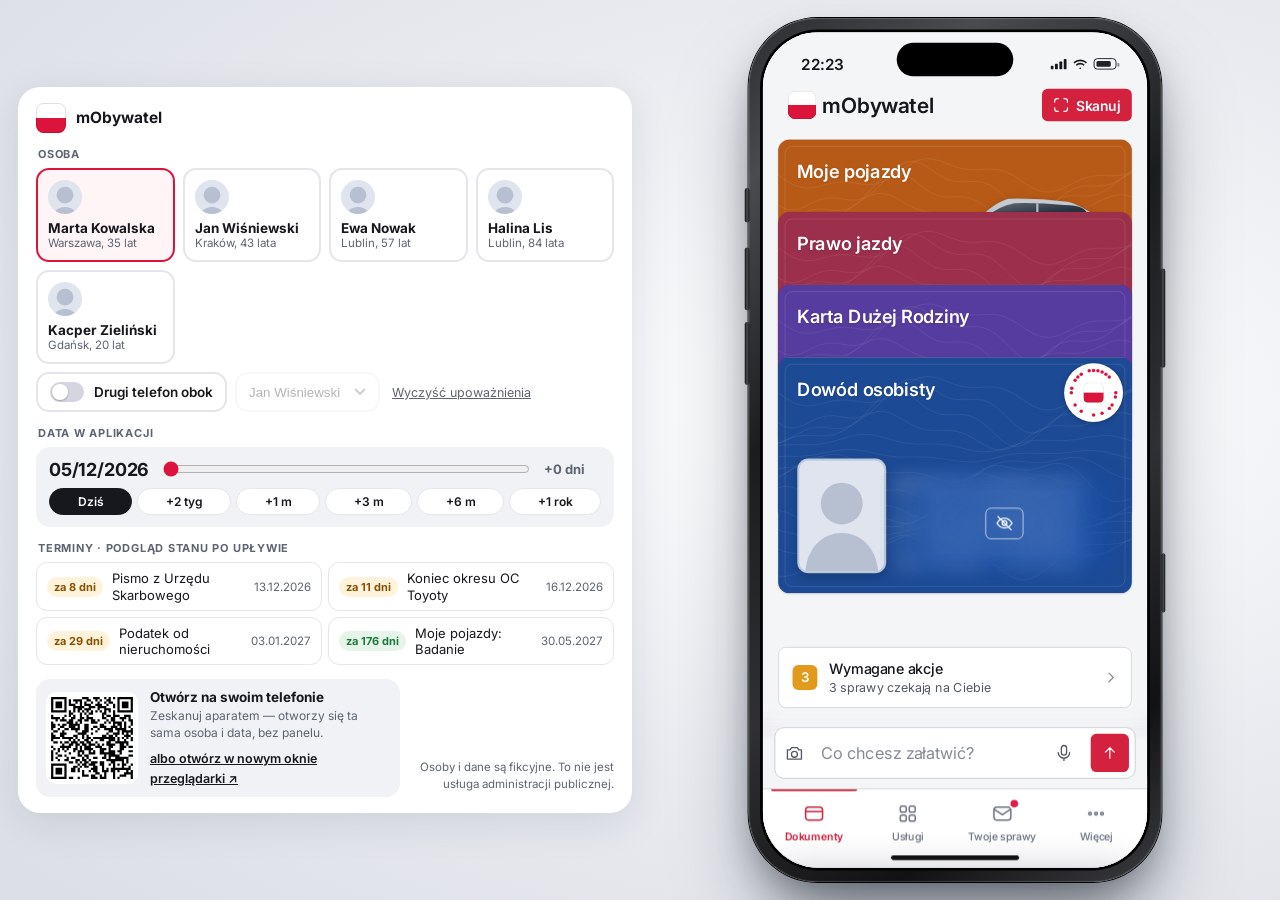
==== index.html @ adf9fb3e "Panel: drugi telefon dla każdej osoby, z wyborem osoby Co-Authored-By: Claude Opus 5.5 <noreply@anth" ====
<!doctype html>
<html lang="pl">
<head>
<meta charset="utf-8">
<meta name="viewport" content="width=device-width, initial-scale=1">
<title>mObywatel</title>
<link rel="icon" href="assets/icon-app.svg">
<link rel="preconnect" href="https://fonts.googleapis.com">
<link rel="preconnect" href="https://fonts.gstatic.com" crossorigin>
<link href="https://fonts.googleapis.com/css2?family=Inter:wght@400;500;600;700;800&display=swap" rel="stylesheet">
<script>
/* Na telefonie nie pokazujemy ramki — od razu sama aplikacja */
if(Math.min(innerWidth,screen.width)<820)location.replace('app.html'+location.search);
</script>
<style>
/* =========================================================
   WYGLĄD PANELU I RAMKI — kolory zmieniasz tutaj
   ========================================================= */
:root{--red:#dc143c;--ink:#16181d;--ink2:#5d6472;--line:#e4e6ec;--bg:#f1f2f6;--card:#fff;--sans:Inter,-apple-system,"Segoe UI",Roboto,Arial,sans-serif}
*{box-sizing:border-box}
html,body{margin:0;height:100%}
body{font-family:var(--sans);color:var(--ink);background:radial-gradient(1200px 700px at 72% 45%,#ffffff 0%,#e9ebf0 55%,#dcdfe6 100%);overflow:hidden}
button{font:inherit;color:inherit;cursor:pointer;border:0;background:none}
:focus-visible{outline:3px solid #f5b700;outline-offset:2px;border-radius:10px}

.stage{height:100vh;display:grid;grid-template-columns:minmax(340px,400px) 1fr;gap:20px;padding:16px 24px}

/* ---------- panel po lewej: wszystko mieści się bez przewijania ---------- */
.panel{background:var(--card);border-radius:22px;box-shadow:0 10px 40px rgba(20,30,60,.10);padding:16px 18px;display:flex;flex-direction:column;min-height:0;overflow:hidden}
.brand{display:flex;align-items:center;gap:10px}
.brand img{width:30px;height:30px}
.brand h1{font-size:15.5px;line-height:1.2;margin:0}
.h{font-size:11px;font-weight:700;letter-spacing:.07em;text-transform:uppercase;color:var(--ink2);margin:14px 2px 7px}
.people{display:grid;grid-template-columns:1fr 1fr;gap:6px}
.person{display:flex;gap:9px;align-items:center;text-align:left;padding:7px 9px;border-radius:13px;border:2px solid var(--line);background:#fff;min-width:0}
.person:hover{border-color:#c9ccd6}
.person.on{border-color:var(--red);background:#fff5f7}
.person .av{width:32px;height:32px;border-radius:50%;background:#dfe4ee center 20%/cover;flex-shrink:0}
.person span{min-width:0}
.person b{display:block;font-size:13.5px;white-space:nowrap;overflow:hidden;text-overflow:ellipsis}
.person small{display:block;color:var(--ink2);font-size:11.5px;white-space:nowrap;overflow:hidden;text-overflow:ellipsis}

.datebox{background:var(--bg);border-radius:14px;padding:11px 13px 12px}
.date{display:flex;align-items:baseline;justify-content:space-between;gap:8px}
.date b{font-size:18px;letter-spacing:-.01em;white-space:nowrap}
.date span{color:var(--ink2);font-size:12px;font-weight:700;white-space:nowrap}
input[type=range]{width:100%;margin:8px 0 4px;accent-color:var(--red);height:22px}
.chips{display:flex;gap:5px}
.chip{flex:1;border:1.5px solid var(--line);background:#fff;border-radius:999px;padding:5px 0;font-size:12px;font-weight:600;white-space:nowrap}
.chip.on{background:var(--ink);border-color:var(--ink);color:#fff}

.events{display:flex;flex-direction:column;gap:5px;flex:1;min-height:0;overflow:hidden}
.ev{display:flex;gap:9px;align-items:center;text-align:left;padding:7px 10px;border-radius:11px;background:#fff;border:1.5px solid var(--line);font-size:13px;flex-shrink:0}
.ev:hover{border-color:#c9ccd6}
.ev i{font-style:normal;font-size:11px;font-weight:700;border-radius:999px;padding:3px 7px;white-space:nowrap;min-width:68px;text-align:center}
.ev .ok{background:#e7f4ea;color:#1b7a3d}.ev .warn{background:#fff3dc;color:#8a5100}.ev .bad{background:#fde8ec;color:#b3122e}
.ev span{flex:1;line-height:1.25;white-space:nowrap;overflow:hidden;text-overflow:ellipsis}
.ev em{font-style:normal;color:var(--ink2);font-size:11.5px;white-space:nowrap}
.foot{padding-top:10px;color:var(--ink2);font-size:11.5px;line-height:1.45;border-top:1px solid var(--line);margin-top:10px}
.foot a{color:var(--ink);font-weight:600}

/* ---------- telefon po prawej: czarna obudowa w stylu najnowszego iPhone'a (bez logo) ---------- */
.right{position:relative;min-width:0;min-height:0}
.scaler{position:absolute;left:50%;top:50%;width:432px;height:904px;transform:translate(-50%,-50%) scale(var(--s,1))}
.device{position:relative;width:432px;height:904px;border-radius:72px;padding:12px;
  background:linear-gradient(145deg,#2b2c2f 0%,#4a4b4f 14%,#1b1c1e 38%,#2f3033 62%,#121214 84%,#3a3b3e 100%);
  box-shadow:0 0 0 1px #000,inset 0 0 1px 1px rgba(255,255,255,.18),0 50px 90px -20px rgba(10,15,30,.5),0 20px 40px -10px rgba(10,15,30,.35)}
.bezel{width:100%;height:100%;border-radius:61px;background:#000;padding:3px}
.screen{width:402px;height:874px;border-radius:58px;overflow:hidden;background:#ebedf2;position:relative}
.screen iframe{width:100%;height:100%;border:0;display:block}
.btn-s{position:absolute;width:5px;border-radius:3px;background:linear-gradient(90deg,#141416,#4b4c50 50%,#141416)}
.btn-s.l{left:-4px}.btn-s.r{right:-4px}
.b-action{top:178px;height:36px}.b-volup{top:240px;height:66px}.b-voldn{top:318px;height:66px}
.b-power{top:262px;height:104px}.b-cam{top:560px;height:62px;width:4px;right:-3px}
.loading{position:absolute;inset:0;display:grid;place-items:center;background:#ebedf2;transition:opacity .25s;pointer-events:none}
.loading.off{opacity:0}
.spin{width:30px;height:30px;border-radius:50%;border:3px solid #e1e3ea;border-top-color:var(--red);animation:sp .8s linear infinite}
@keyframes sp{to{transform:rotate(360deg)}}
.phonebtn{display:flex;align-items:center;justify-content:center;gap:8px;width:100%;margin-top:10px;padding:10px 12px;border-radius:12px;border:1.5px solid var(--line);background:#fff;font-size:13.5px;font-weight:700}
.phonebtn:hover{border-color:#c9ccd6}.phonebtn svg{width:18px;height:18px}
.qrpop{display:flex;gap:12px;align-items:center;margin-top:8px;padding:10px;border-radius:14px;background:var(--bg)}
.qrpop[hidden]{display:none}
#qrBox{width:104px;height:104px;flex-shrink:0;background:#fff;border-radius:10px;padding:4px}#qrBox svg{width:100%;height:100%;display:block}
.qrpop b{display:block;font-size:13.5px}.qrpop small{display:block;color:var(--ink2);font-size:12px;line-height:1.35;margin:3px 0 6px}
.qrpop a{color:var(--ink);font-size:12.5px;font-weight:600}
/* ---------- panel w dwóch kolumnach: osoba i data | terminy i kod QR — wszystko widać bez przewijania ---------- */
.stage{grid-template-columns:minmax(600px,760px) 1fr}
.panel{display:grid;grid-template-columns:1fr 1fr;column-gap:22px}
.panel .kol{display:flex;flex-direction:column;min-height:0;min-width:0}
.panel .kol .foot{margin-top:auto}
.panel .h0{margin-top:4px}
.panel .events{flex:1}
/* zawsze dwie kolumny; panel zwęża się razem z oknem, telefon skaluje się do reszty miejsca */
.stage{grid-template-columns:clamp(520px,48vw,760px) 1fr;gap:16px;padding:14px 18px}
.panel{overflow:hidden}
.chips{flex-wrap:wrap}
/* węższy panel: osoby jedna pod drugą zamiast 2×2, nazwy terminów w dwóch linijkach zamiast ucinania */
.people{grid-template-columns:repeat(auto-fill,minmax(180px,1fr))}
.ev span{white-space:normal;display:-webkit-box;-webkit-line-clamp:2;-webkit-box-orient:vertical}
.ev i{min-width:0}
.chip{flex:1 0 auto;padding:5px 8px}
/* ---------- układ panelu: jedna kolumna od góry do dołu, bez pustych pól ----------
   osoby w jednym rzędzie · data · terminy (wypełniają resztę, w dwóch kolumnach) · na dole kod QR i informacja */
.panel{display:flex!important;flex-direction:column;overflow:hidden}
.people{grid-template-columns:repeat(4,1fr)!important;gap:8px}
.person{flex-direction:column;align-items:flex-start;gap:6px;padding:10px}
.person .av{width:34px;height:34px}
.person b,.person small{white-space:normal}
.datebox{display:grid;grid-template-columns:auto 1fr;grid-template-areas:"d s" "c c";column-gap:16px;align-items:center}
.datebox .date{grid-area:d;flex-direction:column;align-items:flex-start;gap:0}
.datebox input[type=range]{grid-area:s;margin:0}
.datebox .chips{grid-area:c;margin-top:8px;flex-wrap:nowrap}
.events{display:grid!important;grid-template-columns:repeat(auto-fill,minmax(250px,1fr));align-content:start;gap:6px;flex:1;min-height:0;overflow:hidden}
.dol{display:grid;grid-template-columns:1fr auto;gap:14px;align-items:end;margin-top:12px}
.dol .qrpop{margin:0}
.dol .foot{border:0;margin:0;padding:0 0 4px;max-width:200px;text-align:right}
#qrBox{width:92px;height:92px}
/* panel ma wysokość swojej treści (bez pustych pól), ale nigdy nie wychodzi poza okno */
.stage{align-items:center}
.right{align-self:stretch}
.panel{height:auto;max-height:100%;align-self:center}
.events{flex:0 1 auto!important}
.dol{margin-top:14px}
.screen .ekr{position:absolute;inset:0;width:100%;height:100%}
.screen .ekr.ukryty{opacity:0;pointer-events:none}
/* zasłona ładowania: łagodne pojawienie i zniknięcie, nad obiema ramkami */
.loading{z-index:5;transition:opacity .22s ease}
.loading:not(.off){transition-duration:.15s}
/* płynne zaznaczenia w panelu */
.person,.chip{transition:background-color .25s ease,border-color .25s ease,color .25s ease,box-shadow .25s ease,transform .15s ease}
.person:active,.chip:active,.ev:active{transform:scale(.97)}
.person.on{box-shadow:0 4px 14px rgba(220,20,60,.14)}
.ev{transition:border-color .2s ease,transform .15s ease}
#dLabel,#dRel{display:inline-block}
/* data: [data] [krótki suwak] [+N dni] w jednym rzędzie */
.datebox{grid-template-columns:auto 1fr auto!important;grid-template-areas:"d s r" "c c c"!important;column-gap:14px}
.datebox #dRel{grid-area:r;color:var(--ink2);font-size:13px;font-weight:700;white-space:nowrap;text-align:left;width:var(--relw,64px)}   /* „+” zawsze w tej samej odległości od suwaka co data po lewej */
.datebox input[type=range]{min-width:120px}
.person.on{box-shadow:none}
/* ---------- dwa telefony obok siebie (upoważnienie: Halina i jej córka Ewa) ---------- */
.para{display:none;margin-top:8px;gap:8px;align-items:center;flex-wrap:wrap}
.para.on{display:flex}
.para .tg{display:flex;align-items:center;gap:10px;padding:8px 12px;border-radius:13px;border:2px solid var(--line);background:#fff;font-weight:600;font-size:13.5px;text-align:left}
.para .tg.on{border-color:var(--red);background:#fff5f7}
.para .tg i{width:34px;height:20px;border-radius:999px;background:#d3d6de;position:relative;flex:none}
.para .tg i::after{content:"";position:absolute;top:2px;left:2px;width:16px;height:16px;border-radius:50%;background:#fff;box-shadow:0 1px 2px rgba(0,0,0,.25)}
.para .tg.on i{background:#34c759}.para .tg.on i::after{left:16px}
.para .tg small{display:block;font-weight:500;color:var(--ink2,#5b6170);font-size:12px}
.para .reset{font-size:12.5px;color:var(--ink2,#5b6170);text-decoration:underline;padding:4px}
.scaler.dwa{width:904px}
.scaler{display:flex;gap:40px}
.scaler .drugi{display:none}
.scaler.dwa .drugi{display:block}
.device .etyk{position:absolute;left:50%;top:-30px;transform:translateX(-50%);font:600 15px/1 system-ui,sans-serif;color:#3b3f4a;white-space:nowrap;display:none}
.scaler.dwa .device .etyk{display:block}
.para .drugi{display:flex;align-items:center}
.para .drugi select{min-height:40px;border:2px solid var(--line);border-radius:13px;background:#fff;padding:0 34px 0 12px;font:600 13.5px/1 inherit;color:inherit;appearance:none;-webkit-appearance:none;
  background-image:url("data:image/svg+xml,%3Csvg xmlns='http://www.w3.org/2000/svg' width='12' height='8'%3E%3Cpath d='M1 1l5 5 5-5' fill='none' stroke='%235b6170' stroke-width='1.8'/%3E%3C/svg%3E");background-repeat:no-repeat;background-position:right 12px center;cursor:pointer}
.para .drugi.wyl{opacity:.45}
.sr{position:absolute;width:1px;height:1px;overflow:hidden;clip:rect(0 0 0 0)}
/* panel sterowania bez animacji przejść */
.panel *{transition:none!important}
</style>
</head>
<body>
<div class="stage">
  <aside class="panel" aria-label="Panel pokazu">
    <div class="brand"><img src="assets/icon-app.svg" alt=""><h1>mObywatel</h1></div>

    <div class="h">Osoba</div>
    <div class="people" id="people"></div>
    <div class="para" id="para"></div>

    <div class="h">Data w aplikacji</div>
    <div class="datebox">
      <div class="date"><b id="dLabel">—</b></div>
      <input type="range" id="slider" min="0" max="730" step="1" value="0" aria-label="Przesuń datę w aplikacji">
      <span id="dRel"></span>
      <div class="chips" id="quick"></div>
    </div>

    <div class="h">Terminy · podgląd stanu po upływie</div>
    <div class="events" id="events"></div>

    <div class="dol">
      <div class="qrpop" id="qrPop">
        <div id="qrBox" aria-label="Kod QR z linkiem do aplikacji"></div>
        <div><b>Otwórz na swoim telefonie</b><small>Zeskanuj aparatem — otworzy się ta sama osoba i data, bez panelu.</small>
        <a href="app.html" id="openApp" target="_blank" rel="noopener">albo otwórz w nowym oknie przeglądarki ↗</a></div>
      </div>
      <div class="foot">Osoby i dane są fikcyjne. To nie jest usługa administracji publicznej.</div>
    </div>
  </aside>

  <main class="right">
    <div class="scaler" id="scaler">
      <div class="device">
        <span class="btn-s l b-action"></span><span class="btn-s l b-volup"></span><span class="btn-s l b-voldn"></span>
        <span class="btn-s r b-power"></span><span class="btn-s r b-cam"></span>
        <div class="bezel"><div class="screen">
          <iframe id="app" class="ekr" title="Aplikacja na telefonie" src="about:blank"></iframe>
          <iframe id="app2" class="ekr ukryty" title="Aplikacja na telefonie" src="about:blank" aria-hidden="true" tabindex="-1"></iframe>
          <div class="loading" id="loading"><div class="spin"></div></div>
        </div></div>
        <span class="etyk" id="etykA"></span>
      </div>
      <div class="device drugi" aria-label="Drugi telefon">
        <span class="btn-s l b-action"></span><span class="btn-s l b-volup"></span><span class="btn-s l b-voldn"></span>
        <span class="btn-s r b-power"></span><span class="btn-s r b-cam"></span>
        <div class="bezel"><div class="screen">
          <iframe id="appDrugi" class="ekr" title="Aplikacja na drugim telefonie" src="about:blank"></iframe>
        </div></div>
        <span class="etyk" id="etykB"></span>
      </div>
    </div>
  </main>
</div>

<script src="lib/qrcode.js"></script>
<script src="osoby.js?v=20261121-2320"></script>
<script>
/* =========================================================
   STAN POKAZU: osoba, dzień (przesunięcie od dnia 0), układ
   ========================================================= */
const DAY=864e5, DZIEN_0=new Date(2026,9,18);   // ta sama data co w czas.js
/* na ekranie dzień 0 = prawdziwe dziś: daty z danych wyświetlamy przesunięte o PRZES dni */
const DZIS=(()=>{const d=new Date();d.setHours(0,0,0,0);return d})(), PRZES=Math.round((DZIS-DZIEN_0)/DAY);
const naEkran=d=>new Date(d.getTime()+PRZES*DAY);
/* WERSJA: zmieniana przy każdej zmianie aplikacji, żeby przeglądarka nie pokazywała starej kopii z pamięci */
const WERSJA='20261121-2320';
const q=new URLSearchParams(location.search);
const S={osoba:OSOBY[q.get('osoba')]?q.get('osoba'):'marta', dzien:Math.max(0,Math.min(730,+q.get('dzien')||0)), drugi:OSOBY[q.get('drugi')]?q.get('drugi'):null};
/* drugi telefon: dostępny przy każdej osobie. Domyślnie włączony dla pary z pokazu (Halina i Ewa), dla reszty na żądanie. */
S.dwa=q.get('dwa')==='1'||(q.get('dwa')!=='0'&&!!RODZINA[S.osoba]);
const para=()=>{const id=S.drugi&&S.drugi!==S.osoba?S.drugi:((RODZINA[S.osoba]||[])[0]||{}).id||Object.keys(OSOBY).find(k=>k!==S.osoba);
  return {id,rel:(((RODZINA[S.osoba]||[]).find(r=>r.id===id))||{}).rel||''}};
const dwa=()=>S.dwa;
const QUICK=[[0,'Dziś'],[14,'+2 tyg'],[30,'+1 m'],[90,'+3 m'],[180,'+6 m'],[365,'+1 rok']];
const $=s=>document.querySelector(s);
const fmt=d=>`${String(d.getDate()).padStart(2,'0')}/${String(d.getMonth()+1).padStart(2,'0')}/${d.getFullYear()}`;   // dd/mm/rrrr
const fmtS=d=>d.toLocaleDateString('pl-PL',{day:'2-digit',month:'2-digit',year:'numeric'});
const dni=x=>x===1?'1 dzień':x+' dni';

/* terminy osoby wyciągnięte z danych (OC, badanie, ważność, płatności) */
function parse(t){const m=/(\d{2})\.(\d{2})(?:\.(\d{4}))?/.exec(t);if(!m)return null;const mo=+m[2];const y=m[3]?+m[3]:(mo>=7?2026:2027);return new Date(y,mo-1,+m[1])}
function events(id){
  const os=OSOBY[id],out=[],seen=new Set();
  const add=(label,txt)=>{const d=parse(txt);if(!d)return;const n=Math.round((d-DZIEN_0)/DAY);if(n<0||n>730)return;if(seen.has(n))return;seen.add(n);out.push({label,n,d})};
  /* najpierw przypomnienia z aplikacji (czytelne nazwy), potem daty z dokumentów; jeden wpis na dzień */
  (os.tiles||[]).forEach(t=>{if(/\d{2}\.\d{2}/.test(t.d||''))add(t.h,t.d)});
  os.docs.forEach(doc=>[...(doc.f||[]),...(doc.rows||[])].forEach(([k,v])=>{if(/ważn|^OC|^Badanie/i.test(k)&&typeof v==='string')add(`${doc.name}: ${k.replace(/ do$/,'').replace(/^Dowód ważny$/,'ważność')}`,v)}));
  return out.sort((a,b)=>a.n-b.n);
}

/* Panel aktualizuje się płynnie: osoby i przyciski tylko zmieniają zaznaczenie (bez przebudowy),
   data i terminy delikatnie się przenikają, a kod QR „miga” miękko przy zmianie. */
const SPOK=matchMedia('(prefers-reduced-motion: reduce)').matches;
let ciagnie=false,poprz={osoba:null,dzien:null,tekst:null};
const miekko=()=>{};   /* panel bez animacji */
/* szerokość pola „+N dni” = najdłuższa wartość („+730 dni”), żeby suwak nie skakał, a odstęp po „+” był stały */
function szerRel(){const r=$('#dRel');if(!r)return;const t=r.textContent;r.style.width='auto';r.textContent='+730 dni';const w=Math.ceil(r.getBoundingClientRect().width);r.textContent=t;document.documentElement.style.setProperty('--relw',w+'px');r.style.width=''}
function render(){
  const pe=$('#people');
  if(!pe.children.length)pe.innerHTML=Object.values(OSOBY).map(o=>`<button class="person" data-o="${o.id}"><span class="av" style="background-image:url(assets/foto-${o.id}.svg)"></span><span><b>${o.imie} ${o.nazwisko}</b><small>${o.opis.split(',').slice(0,2).join(',')}</small></span></button>`).join('');
  pe.querySelectorAll('.person').forEach(b=>{const on=b.dataset.o===S.osoba;b.classList.toggle('on',on);b.setAttribute('aria-pressed',on)});
  const pr=para(),pa=$('#para');pa.classList.add('on');
  {const h=`<button class="tg ${dwa()?'on':''}" data-dwa aria-pressed="${dwa()}"><i></i><span>Drugi telefon obok</span></button>
   <label class="drugi ${dwa()?'':'wyl'}"><span class="sr">Osoba na drugim telefonie</span><select data-drugi ${dwa()?'':'disabled'}>${Object.keys(OSOBY).filter(k=>k!==S.osoba).map(k=>{const r=((RODZINA[S.osoba]||[]).find(x=>x.id===k)||{}).rel;return `<option value="${k}" ${k===pr.id?'selected':''}>${OSOBY[k].imie} ${OSOBY[k].nazwisko}${r?', '+r:''}</option>`}).join('')}</select></label><button class="reset" data-reset>Wyczyść upoważnienia</button>`;if(pa.innerHTML!==h)pa.innerHTML=h}
  const d=new Date(DZIS.getTime()+S.dzien*DAY),txt=fmt(d);
  if($('#dLabel').textContent!==txt){$('#dLabel').textContent=txt;if(!ciagnie)miekko($('#dLabel'))}
  const rel=`+${dni(S.dzien)}`;if($('#dRel').textContent!==rel){$('#dRel').textContent=rel;if(!ciagnie)miekko($('#dRel'))}
  $('#slider').value=S.dzien;
  const qk=$('#quick');
  if(!qk.children.length)qk.innerHTML=QUICK.map(([n,l])=>`<button class="chip" data-d="${n}">${l}</button>`).join('');
  qk.querySelectorAll('.chip').forEach(b=>b.classList.toggle('on',+b.dataset.d===S.dzien));
  const ev=events(S.osoba);
  const html=ev.length?ev.map(e=>{const x=e.n-S.dzien;const cls=x<0?'bad':x<=30?'warn':'ok';const t=x<0?`${dni(-x)} po`:x===0?'dziś':`za ${dni(x)}`;
    return `<button class="ev" data-d="${e.n+1}" title="Pokaż stan w dniu następującym po terminie"><i class="${cls}">${t}</i><span>${e.label}</span><em>${fmtS(naEkran(e.d))}</em></button>`}).join(''):'<p class="hint">Brak terminów w najbliższych 2 latach.</p>';
  const box=$('#events'),nowaOsoba=poprz.osoba!==null&&poprz.osoba!==S.osoba;
  if(html!==poprz.tekst){box.innerHTML=html;poprz.tekst=html;fitEvents();
}
  poprz.osoba=S.osoba;poprz.dzien=S.dzien;
}
/* lista terminów: pokaż tyle, ile się zmieści (bez przewijania) — najpierw najbliższe nadchodzące */
function fitEvents(){const box=$('#events');const items=[...box.children];if(!items.length)return;
  const up=items.filter(e=>!e.querySelector('i.bad')),past=items.filter(e=>e.querySelector('i.bad')).reverse();
  box.innerHTML='';[...up,...past].forEach(e=>box.append(e));
  while(box.children.length>1&&box.scrollHeight>box.clientHeight+1)box.lastElementChild.remove();
  [...box.children].sort((a,b)=>+a.dataset.d-+b.dataset.d).forEach(e=>box.append(e));}
const MOTYW='';   /* motyw „urzędowy” jest domyślny w app.html */
function appURL(o=S.osoba){return `app.html?osoba=${o}&dzien=${S.dzien}${MOTYW?'&motyw='+MOTYW:''}&v=${WERSJA}`}
const adresPanelu=()=>`?osoba=${S.osoba}&dzien=${S.dzien}${dwa()?'&dwa=1&drugi='+para().id:'&dwa=0'}${MOTYW?'&motyw='+MOTYW:''}`;
let lastB='';
function loadDrugi(){
  const sc=$('#scaler');sc.classList.toggle('dwa',dwa());fit();
  const pr=para();$('#etykA').textContent=OSOBY[S.osoba].imie+' '+OSOBY[S.osoba].nazwisko;
  if(!dwa()){if(lastB){$('#appDrugi').src='about:blank';lastB=''}return}
  $('#etykB').textContent=OSOBY[pr.id].imie+' '+OSOBY[pr.id].nazwisko+(pr.rel?', '+pr.rel:'');
  const u=appURL(pr.id);if(u!==lastB){lastB=u;$('#appDrugi').src=u}
}
let last='';
/* Płynna zmiana: nowa wersja aplikacji ładuje się w drugiej, ukrytej ramce, a gdy jest gotowa,
   przenika się z obecną (bez białego ekranu i „zacięcia”). */
let ramA=$('#app'),ramB=$('#app2'),pierwszy=true,nrLad=0;
function load(){
  const u=appURL(); if(u===last)return; last=u;
  $('#openApp').href=u; rysujQR();
  history.replaceState(null,'',adresPanelu());
  loadDrugi();
  if(pierwszy){ramA.src=u;return}
  /* krótki ekran ładowania przy każdej zmianie: zasłona wjeżdża, pod nią podmieniamy aplikację,
     zasłona znika najwcześniej po MIN ms — bez skakania między widokami */
  const nr=++nrLad,start=performance.now(),MIN=550;
  $('#loading').classList.remove('off');
  ramB.onload=()=>{if(nr!==nrLad)return;const reszta=Math.max(0,MIN-(performance.now()-start));
    setTimeout(()=>{if(nr!==nrLad)return;zamien();requestAnimationFrame(()=>$('#loading').classList.add('off'))},reszta)};
  ramB.src=u;
}
function zamien(){
  const nowa=ramB,stara=ramA;
  nowa.classList.remove('ukryty');nowa.removeAttribute('aria-hidden');nowa.removeAttribute('tabindex');
  stara.classList.add('ukryty');stara.setAttribute('aria-hidden','true');stara.tabIndex=-1;stara.src='about:blank';
  ramA=nowa;ramB=stara;synchronizuj();
}
function synchronizuj(){
  /* osoba zmieniona wewnątrz aplikacji → zsynchronizuj panel */
  try{const p=new URLSearchParams(ramA.contentWindow.location.search).get('osoba');if(p&&OSOBY[p]&&p!==S.osoba){S.osoba=p;last=appURL();render();history.replaceState(null,'',`?osoba=${S.osoba}&dzien=${S.dzien}${MOTYW?'&motyw='+MOTYW:''}`)}}catch(e){}
}
ramA.addEventListener('load',()=>{if(pierwszy&&ramA.src!=='about:blank'){pierwszy=false;$('#loading').classList.add('off');synchronizuj()}});
document.addEventListener('change',e=>{const s=e.target.closest('[data-drugi]');if(!s)return;S.drugi=s.value;render();loadDrugi();history.replaceState(null,'',adresPanelu())});
document.addEventListener('click',e=>{
  if(e.target.closest('[data-dwa]')){S.dwa=!dwa();render();load();loadDrugi();history.replaceState(null,'',adresPanelu());return}
  if(e.target.closest('[data-drugi]'))return;
  if(e.target.closest('[data-reset]')){try{localStorage.removeItem('mobPomoc')}catch(x){}last='';lastB='';render();load();loadDrugi();return}
  const b=e.target.closest('[data-o],[data-d]'); if(!b)return;
  if(b.dataset.o)S.osoba=b.dataset.o;
  if(b.dataset.d!==undefined)S.dzien=Math.min(730,+b.dataset.d);
  render(); load();
});
const sl=$('#slider');
sl.addEventListener('input',()=>{ciagnie=true;S.dzien=+sl.value;render()});      // podgląd daty na żywo
sl.addEventListener('change',()=>{ciagnie=false;S.dzien=+sl.value;load()});      // przeładuj telefon po puszczeniu

/* „Otwórz na swoim telefonie”: kod QR z adresem samej aplikacji (bieżąca osoba i data) */
function rysujQR(){const box=$('#qrBox');if(!box||$('#qrPop').hidden)return;
  const url=new URL(appURL(),location.href).href;const q=qrcode(0,'M');q.addData(url);q.make();
  const nowy=q.createSvgTag({cellSize:4,margin:2,scalable:true});
  if(!box.innerHTML||SPOK){box.innerHTML=nowy;return}
  /* spokojna zmiana kodu: krótkie przygaszenie i podmiana */
  box.innerHTML=nowy;}
/* „albo otwórz w nowym oknie przeglądarki”: osobne okno w rozmiarze iPhone'a 16 (393×852), czyli widok mobilny na komputerze */
$('#openApp').addEventListener('click',e=>{
  const w=393,h=852,l=Math.max(0,(screen.availWidth-w)/2),t=Math.max(0,(screen.availHeight-h)/2);
  const okno=window.open($('#openApp').href,'mobywatel_telefon',`popup=yes,width=${w},height=${h},left=${l},top=${t}`);
  if(okno){e.preventDefault();okno.focus()}           // gdy przeglądarka zablokuje okno — otworzy się zwykła karta
});
/* telefon zawsze mieści się w oknie */
function fit(){const r=$('.right').getBoundingClientRect(),W=dwa()?904:432,H=dwa()?904+40:904;const s=Math.min(1,(r.height-8)/H,(r.width-8)/W);$('#scaler').style.setProperty('--s',s)}
addEventListener('resize',()=>{fit();render()});
render(); szerRel(); load(); fit();
</script>
</body>
</html>
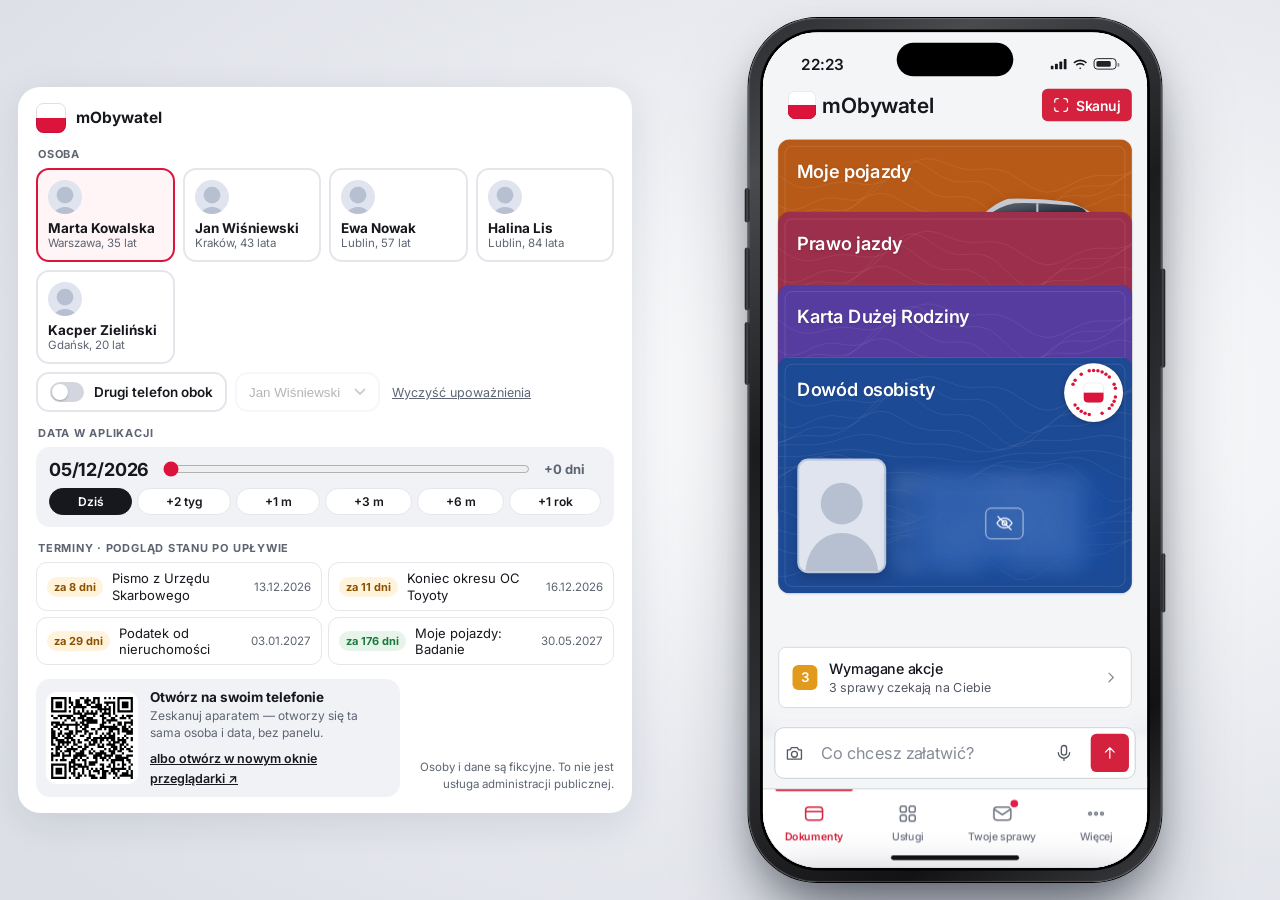
==== commit 197f7c92: "Upoważnienia bez pokrewieństwa: osoby imieniem i nazwiskiem, data urodzenia do weryfikacji; poprawny" ====
--- a/index.html
+++ b/index.html
@@ -137,7 +137,7 @@
 .datebox #dRel{grid-area:r;color:var(--ink2);font-size:13px;font-weight:700;white-space:nowrap;text-align:left;width:var(--relw,64px)}   /* „+” zawsze w tej samej odległości od suwaka co data po lewej */
 .datebox input[type=range]{min-width:120px}
 .person.on{box-shadow:none}
-/* ---------- dwa telefony obok siebie (upoważnienie: Halina i jej córka Ewa) ---------- */
+/* ---------- dwa telefony obok siebie (upoważnienie między dowolnymi dwiema osobami) ---------- */
 .para{display:none;margin-top:8px;gap:8px;align-items:center;flex-wrap:wrap}
 .para.on{display:flex}
 .para .tg{display:flex;align-items:center;gap:10px;padding:8px 12px;border-radius:13px;border:2px solid var(--line);background:#fff;font-weight:600;font-size:13.5px;text-align:left}
@@ -217,7 +217,7 @@
 </div>
 
 <script src="lib/qrcode.js"></script>
-<script src="osoby.js?v=20261121-2320"></script>
+<script src="osoby.js?v=20261121-2330"></script>
 <script>
 /* =========================================================
    STAN POKAZU: osoba, dzień (przesunięcie od dnia 0), układ
@@ -227,13 +227,14 @@
 const DZIS=(()=>{const d=new Date();d.setHours(0,0,0,0);return d})(), PRZES=Math.round((DZIS-DZIEN_0)/DAY);
 const naEkran=d=>new Date(d.getTime()+PRZES*DAY);
 /* WERSJA: zmieniana przy każdej zmianie aplikacji, żeby przeglądarka nie pokazywała starej kopii z pamięci */
-const WERSJA='20261121-2320';
+const WERSJA='20261121-2330';
 const q=new URLSearchParams(location.search);
 const S={osoba:OSOBY[q.get('osoba')]?q.get('osoba'):'marta', dzien:Math.max(0,Math.min(730,+q.get('dzien')||0)), drugi:OSOBY[q.get('drugi')]?q.get('drugi'):null};
 /* drugi telefon: dostępny przy każdej osobie. Domyślnie włączony dla pary z pokazu (Halina i Ewa), dla reszty na żądanie. */
-S.dwa=q.get('dwa')==='1'||(q.get('dwa')!=='0'&&!!RODZINA[S.osoba]);
-const para=()=>{const id=S.drugi&&S.drugi!==S.osoba?S.drugi:((RODZINA[S.osoba]||[])[0]||{}).id||Object.keys(OSOBY).find(k=>k!==S.osoba);
-  return {id,rel:(((RODZINA[S.osoba]||[]).find(r=>r.id===id))||{}).rel||''}};
+/* domyślna druga osoba w pokazie — tylko podpowiedź panelu, bez żadnego powiązania między osobami */
+const DOMYSLNA_PARA={halina:'ewa',ewa:'halina'};
+S.dwa=q.get('dwa')==='1'||(q.get('dwa')!=='0'&&!!DOMYSLNA_PARA[S.osoba]);
+const para=()=>({id:S.drugi&&S.drugi!==S.osoba?S.drugi:DOMYSLNA_PARA[S.osoba]||Object.keys(OSOBY).find(k=>k!==S.osoba)});
 const dwa=()=>S.dwa;
 const QUICK=[[0,'Dziś'],[14,'+2 tyg'],[30,'+1 m'],[90,'+3 m'],[180,'+6 m'],[365,'+1 rok']];
 const $=s=>document.querySelector(s);
@@ -265,7 +266,7 @@
   pe.querySelectorAll('.person').forEach(b=>{const on=b.dataset.o===S.osoba;b.classList.toggle('on',on);b.setAttribute('aria-pressed',on)});
   const pr=para(),pa=$('#para');pa.classList.add('on');
   {const h=`<button class="tg ${dwa()?'on':''}" data-dwa aria-pressed="${dwa()}"><i></i><span>Drugi telefon obok</span></button>
-   <label class="drugi ${dwa()?'':'wyl'}"><span class="sr">Osoba na drugim telefonie</span><select data-drugi ${dwa()?'':'disabled'}>${Object.keys(OSOBY).filter(k=>k!==S.osoba).map(k=>{const r=((RODZINA[S.osoba]||[]).find(x=>x.id===k)||{}).rel;return `<option value="${k}" ${k===pr.id?'selected':''}>${OSOBY[k].imie} ${OSOBY[k].nazwisko}${r?', '+r:''}</option>`}).join('')}</select></label><button class="reset" data-reset>Wyczyść upoważnienia</button>`;if(pa.innerHTML!==h)pa.innerHTML=h}
+   <label class="drugi ${dwa()?'':'wyl'}"><span class="sr">Osoba na drugim telefonie</span><select data-drugi ${dwa()?'':'disabled'}>${Object.keys(OSOBY).filter(k=>k!==S.osoba).map(k=>`<option value="${k}" ${k===pr.id?'selected':''}>${OSOBY[k].imie} ${OSOBY[k].nazwisko}</option>`).join('')}</select></label><button class="reset" data-reset>Wyczyść upoważnienia</button>`;if(pa.innerHTML!==h)pa.innerHTML=h}
   const d=new Date(DZIS.getTime()+S.dzien*DAY),txt=fmt(d);
   if($('#dLabel').textContent!==txt){$('#dLabel').textContent=txt;if(!ciagnie)miekko($('#dLabel'))}
   const rel=`+${dni(S.dzien)}`;if($('#dRel').textContent!==rel){$('#dRel').textContent=rel;if(!ciagnie)miekko($('#dRel'))}
@@ -295,7 +296,7 @@
   const sc=$('#scaler');sc.classList.toggle('dwa',dwa());fit();
   const pr=para();$('#etykA').textContent=OSOBY[S.osoba].imie+' '+OSOBY[S.osoba].nazwisko;
   if(!dwa()){if(lastB){$('#appDrugi').src='about:blank';lastB=''}return}
-  $('#etykB').textContent=OSOBY[pr.id].imie+' '+OSOBY[pr.id].nazwisko+(pr.rel?', '+pr.rel:'');
+  $('#etykB').textContent=OSOBY[pr.id].imie+' '+OSOBY[pr.id].nazwisko;
   const u=appURL(pr.id);if(u!==lastB){lastB=u;$('#appDrugi').src=u}
 }
 let last='';
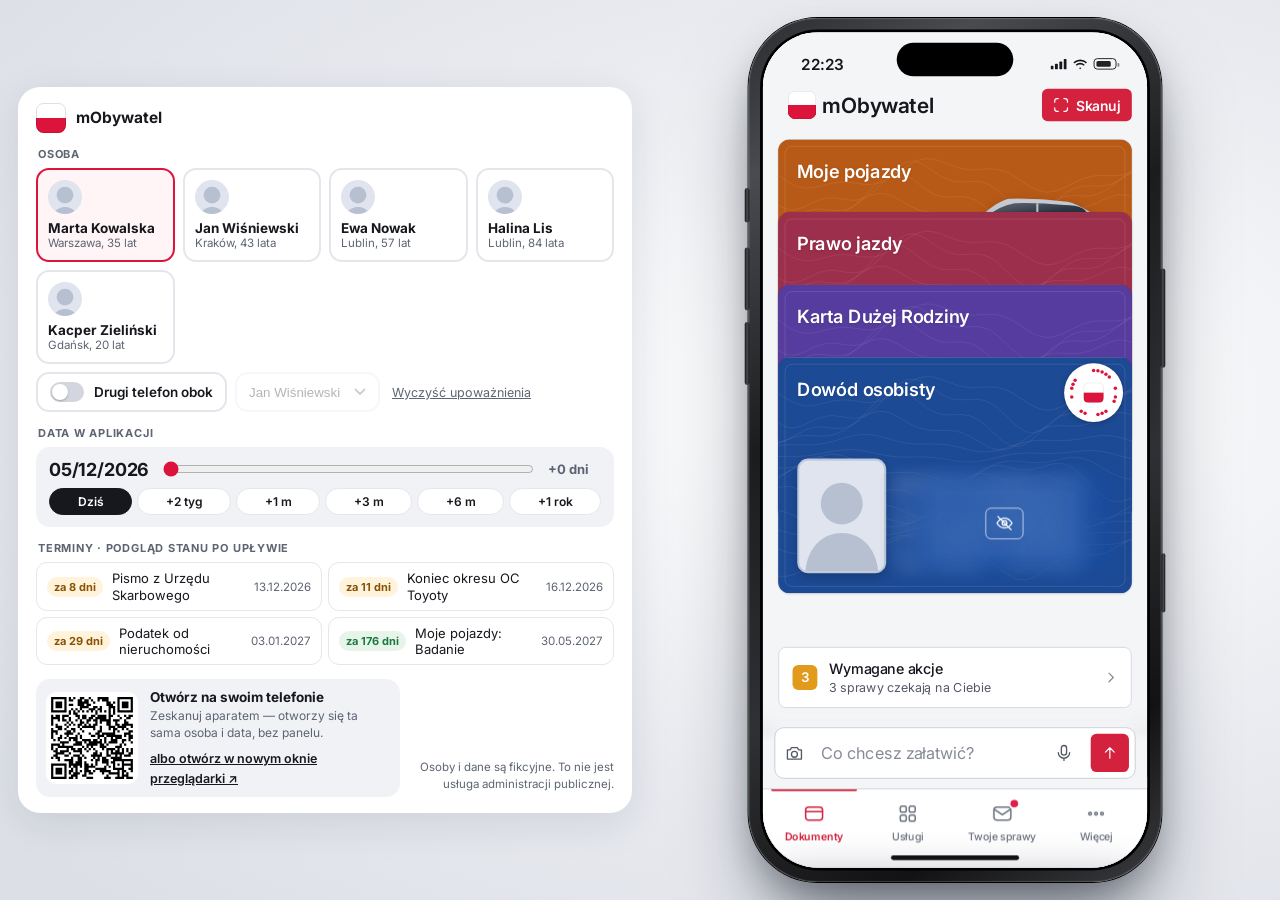
==== commit 8239d371: "Kratki PESEL i dowodu: kursor od razu w PESEL, przejście do dowodu, automatyczne zatwierdzenie, więk" ====
--- a/index.html
+++ b/index.html
@@ -217,7 +217,7 @@
 </div>
 
 <script src="lib/qrcode.js"></script>
-<script src="osoby.js?v=20261121-2330"></script>
+<script src="osoby.js?v=20261121-2332"></script>
 <script>
 /* =========================================================
    STAN POKAZU: osoba, dzień (przesunięcie od dnia 0), układ
@@ -227,7 +227,7 @@
 const DZIS=(()=>{const d=new Date();d.setHours(0,0,0,0);return d})(), PRZES=Math.round((DZIS-DZIEN_0)/DAY);
 const naEkran=d=>new Date(d.getTime()+PRZES*DAY);
 /* WERSJA: zmieniana przy każdej zmianie aplikacji, żeby przeglądarka nie pokazywała starej kopii z pamięci */
-const WERSJA='20261121-2330';
+const WERSJA='20261121-2332';
 const q=new URLSearchParams(location.search);
 const S={osoba:OSOBY[q.get('osoba')]?q.get('osoba'):'marta', dzien:Math.max(0,Math.min(730,+q.get('dzien')||0)), drugi:OSOBY[q.get('drugi')]?q.get('drugi'):null};
 /* drugi telefon: dostępny przy każdej osobie. Domyślnie włączony dla pary z pokazu (Halina i Ewa), dla reszty na żądanie. */
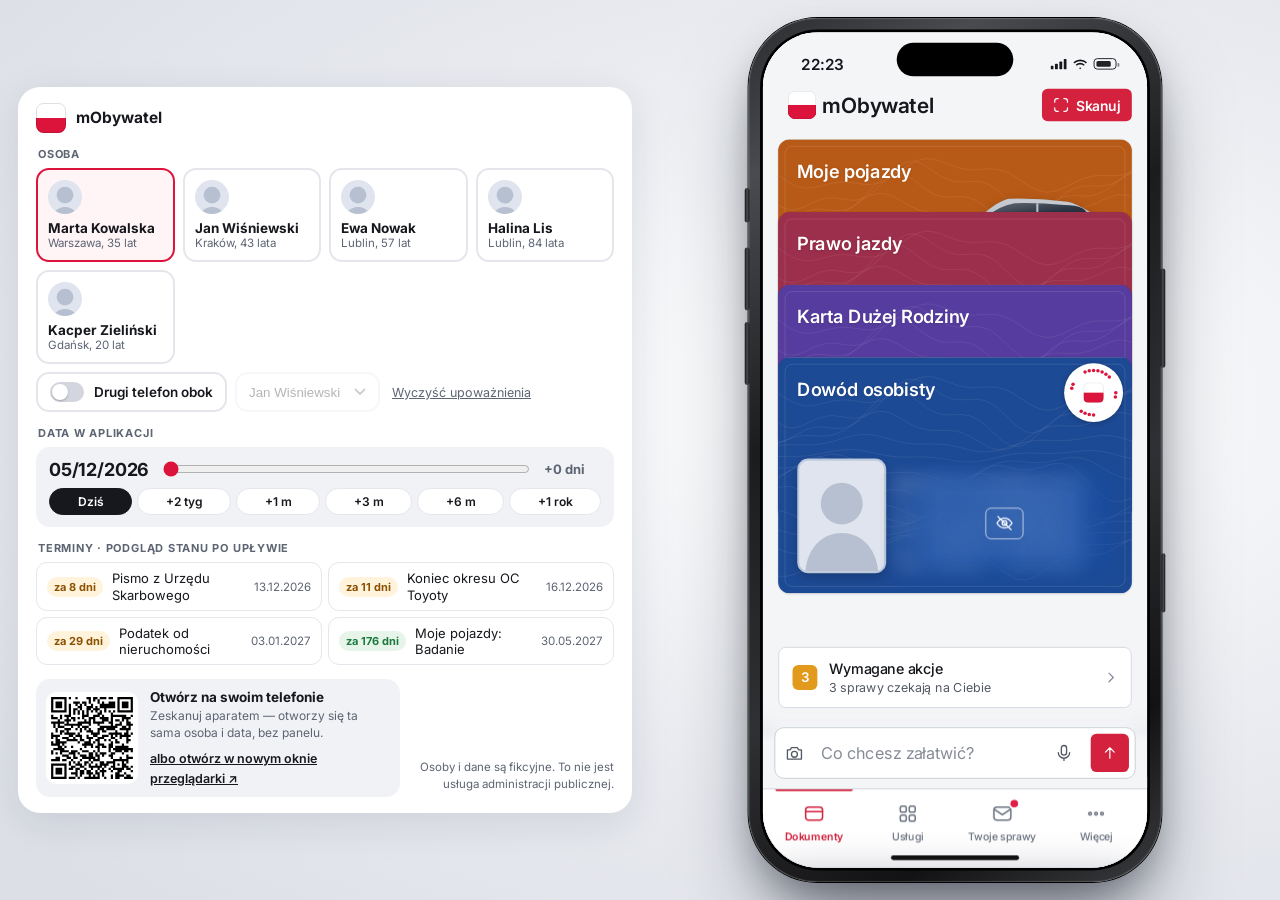
==== commit eff45e4f: "Własny termin upoważnienia: kalendarz w stylu aplikacji zamiast systemowego pola daty Co-Authored-By" ====
--- a/index.html
+++ b/index.html
@@ -217,7 +217,7 @@
 </div>
 
 <script src="lib/qrcode.js"></script>
-<script src="osoby.js?v=20261121-2332"></script>
+<script src="osoby.js?v=20261121-2334"></script>
 <script>
 /* =========================================================
    STAN POKAZU: osoba, dzień (przesunięcie od dnia 0), układ
@@ -227,7 +227,7 @@
 const DZIS=(()=>{const d=new Date();d.setHours(0,0,0,0);return d})(), PRZES=Math.round((DZIS-DZIEN_0)/DAY);
 const naEkran=d=>new Date(d.getTime()+PRZES*DAY);
 /* WERSJA: zmieniana przy każdej zmianie aplikacji, żeby przeglądarka nie pokazywała starej kopii z pamięci */
-const WERSJA='20261121-2332';
+const WERSJA='20261121-2334';
 const q=new URLSearchParams(location.search);
 const S={osoba:OSOBY[q.get('osoba')]?q.get('osoba'):'marta', dzien:Math.max(0,Math.min(730,+q.get('dzien')||0)), drugi:OSOBY[q.get('drugi')]?q.get('drugi'):null};
 /* drugi telefon: dostępny przy każdej osobie. Domyślnie włączony dla pary z pokazu (Halina i Ewa), dla reszty na żądanie. */
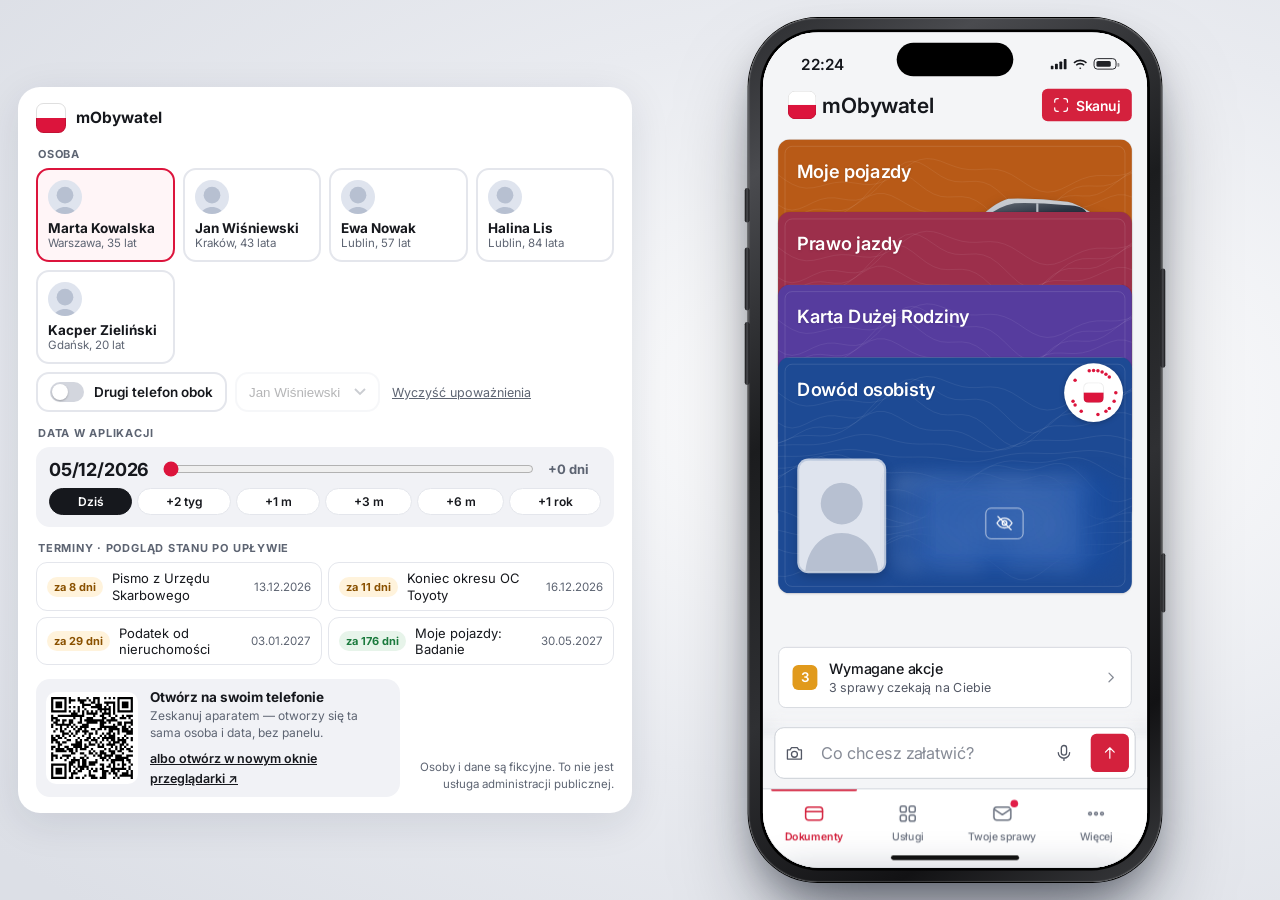
==== commit 381f3083: "Kreator upoważnienia: kafelki zamiast tekstu, karta osoby, podsumowanie z ikonami, krótkie ostrzeżen" ====
--- a/index.html
+++ b/index.html
@@ -217,7 +217,7 @@
 </div>
 
 <script src="lib/qrcode.js"></script>
-<script src="osoby.js?v=20261121-2334"></script>
+<script src="osoby.js?v=20261121-2349"></script>
 <script>
 /* =========================================================
    STAN POKAZU: osoba, dzień (przesunięcie od dnia 0), układ
@@ -227,7 +227,7 @@
 const DZIS=(()=>{const d=new Date();d.setHours(0,0,0,0);return d})(), PRZES=Math.round((DZIS-DZIEN_0)/DAY);
 const naEkran=d=>new Date(d.getTime()+PRZES*DAY);
 /* WERSJA: zmieniana przy każdej zmianie aplikacji, żeby przeglądarka nie pokazywała starej kopii z pamięci */
-const WERSJA='20261121-2334';
+const WERSJA='20261121-2349';
 const q=new URLSearchParams(location.search);
 const S={osoba:OSOBY[q.get('osoba')]?q.get('osoba'):'marta', dzien:Math.max(0,Math.min(730,+q.get('dzien')||0)), drugi:OSOBY[q.get('drugi')]?q.get('drugi'):null};
 /* drugi telefon: dostępny przy każdej osobie. Domyślnie włączony dla pary z pokazu (Halina i Ewa), dla reszty na żądanie. */
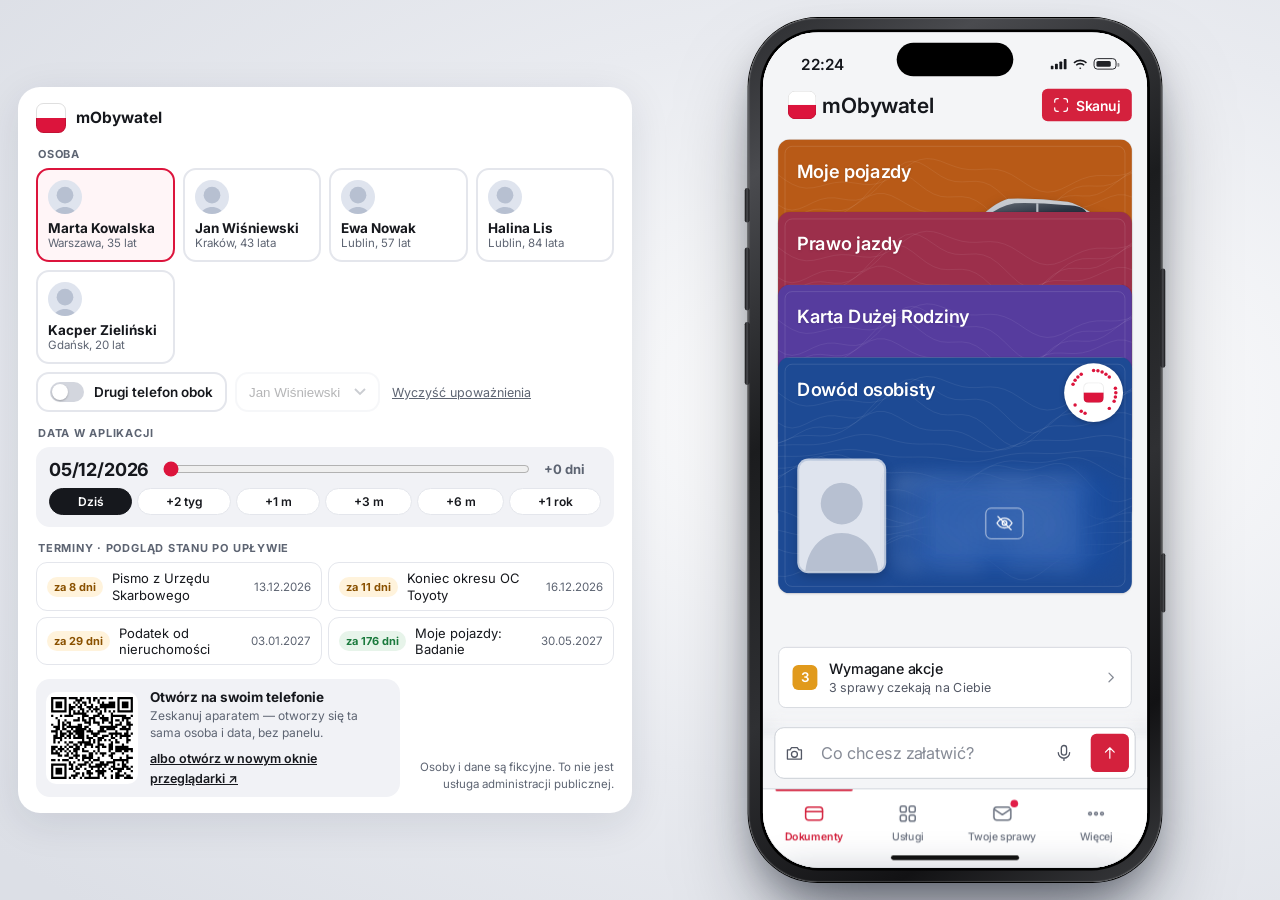
==== commit eab07129: "Usunięte podpowiedzi danych do pokazu przy PESEL Co-Authored-By: Claude Opus 5.5 <noreply@anthropic." ====
--- a/index.html
+++ b/index.html
@@ -217,7 +217,7 @@
 </div>
 
 <script src="lib/qrcode.js"></script>
-<script src="osoby.js?v=20261121-2349"></script>
+<script src="osoby.js?v=20261122-0002"></script>
 <script>
 /* =========================================================
    STAN POKAZU: osoba, dzień (przesunięcie od dnia 0), układ
@@ -227,7 +227,7 @@
 const DZIS=(()=>{const d=new Date();d.setHours(0,0,0,0);return d})(), PRZES=Math.round((DZIS-DZIEN_0)/DAY);
 const naEkran=d=>new Date(d.getTime()+PRZES*DAY);
 /* WERSJA: zmieniana przy każdej zmianie aplikacji, żeby przeglądarka nie pokazywała starej kopii z pamięci */
-const WERSJA='20261121-2349';
+const WERSJA='20261122-0002';
 const q=new URLSearchParams(location.search);
 const S={osoba:OSOBY[q.get('osoba')]?q.get('osoba'):'marta', dzien:Math.max(0,Math.min(730,+q.get('dzien')||0)), drugi:OSOBY[q.get('drugi')]?q.get('drugi'):null};
 /* drugi telefon: dostępny przy każdej osobie. Domyślnie włączony dla pary z pokazu (Halina i Ewa), dla reszty na żądanie. */
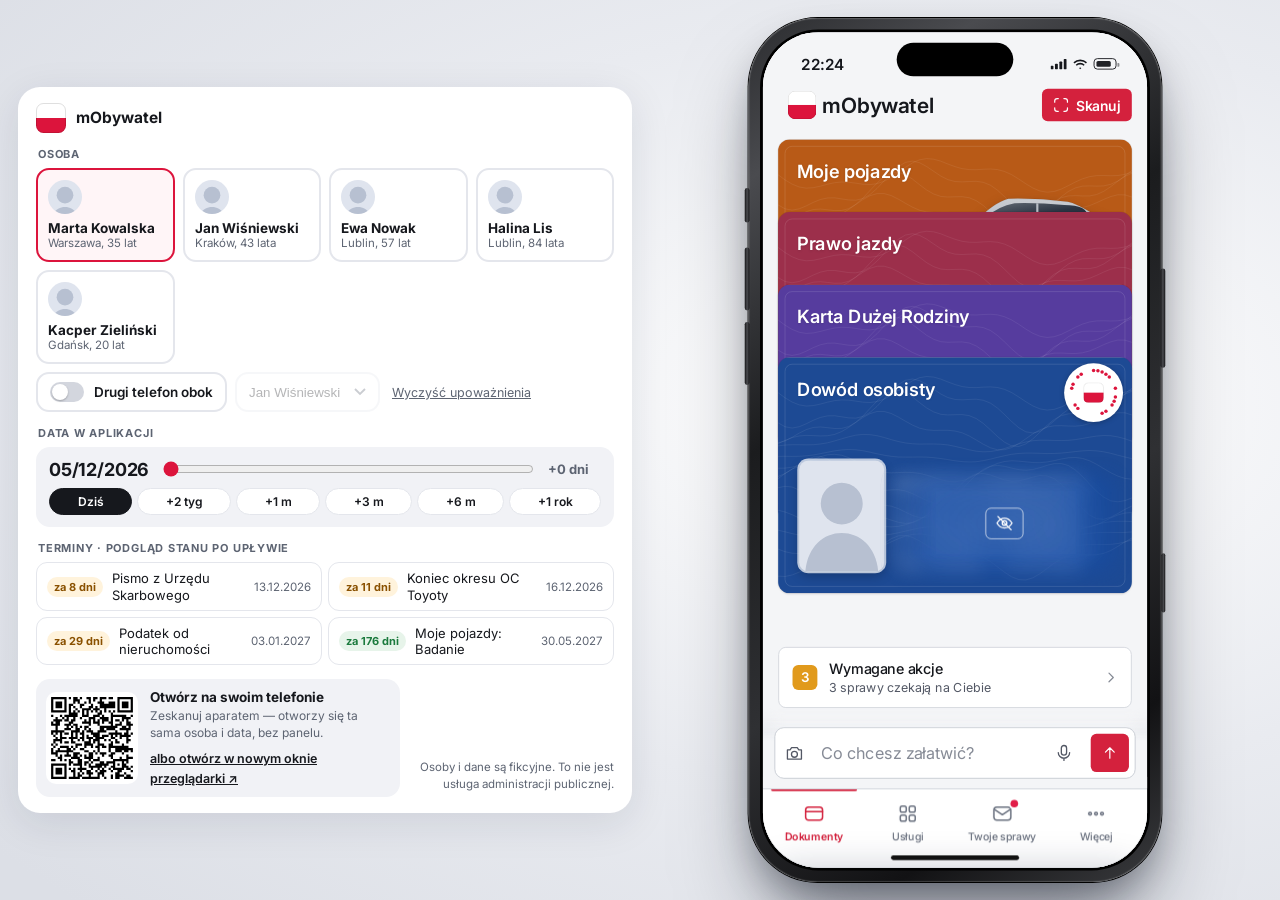
==== commit be498e58: "Prośba o pomoc w sprawie, przypomnienia dla pomagającego, upoważnienie jednorazowe Co-Authored-By: C" ====
--- a/index.html
+++ b/index.html
@@ -217,7 +217,7 @@
 </div>
 
 <script src="lib/qrcode.js"></script>
-<script src="osoby.js?v=20261122-0002"></script>
+<script src="osoby.js?v=20261122-0007"></script>
 <script>
 /* =========================================================
    STAN POKAZU: osoba, dzień (przesunięcie od dnia 0), układ
@@ -227,7 +227,7 @@
 const DZIS=(()=>{const d=new Date();d.setHours(0,0,0,0);return d})(), PRZES=Math.round((DZIS-DZIEN_0)/DAY);
 const naEkran=d=>new Date(d.getTime()+PRZES*DAY);
 /* WERSJA: zmieniana przy każdej zmianie aplikacji, żeby przeglądarka nie pokazywała starej kopii z pamięci */
-const WERSJA='20261122-0002';
+const WERSJA='20261122-0007';
 const q=new URLSearchParams(location.search);
 const S={osoba:OSOBY[q.get('osoba')]?q.get('osoba'):'marta', dzien:Math.max(0,Math.min(730,+q.get('dzien')||0)), drugi:OSOBY[q.get('drugi')]?q.get('drugi'):null};
 /* drugi telefon: dostępny przy każdej osobie. Domyślnie włączony dla pary z pokazu (Halina i Ewa), dla reszty na żądanie. */
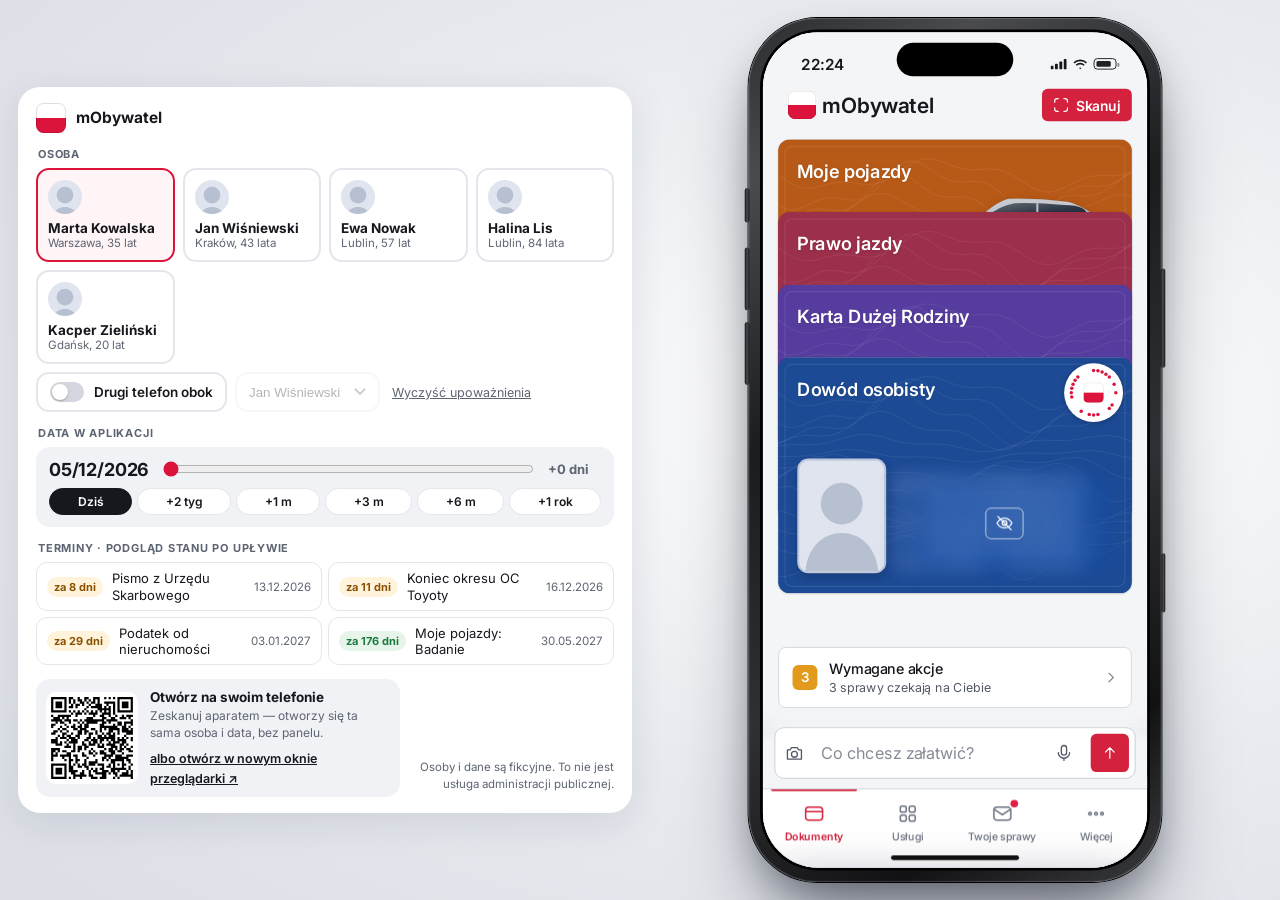
==== commit ab8d1933: "Poprawka rozmiaru ikony w małych przyciskach (Przypomnienia) Co-Authored-By: Claude Opus 5.5 <norepl" ====
--- a/index.html
+++ b/index.html
@@ -217,7 +217,7 @@
 </div>
 
 <script src="lib/qrcode.js"></script>
-<script src="osoby.js?v=20261122-0007"></script>
+<script src="osoby.js?v=20261122-0041"></script>
 <script>
 /* =========================================================
    STAN POKAZU: osoba, dzień (przesunięcie od dnia 0), układ
@@ -227,7 +227,7 @@
 const DZIS=(()=>{const d=new Date();d.setHours(0,0,0,0);return d})(), PRZES=Math.round((DZIS-DZIEN_0)/DAY);
 const naEkran=d=>new Date(d.getTime()+PRZES*DAY);
 /* WERSJA: zmieniana przy każdej zmianie aplikacji, żeby przeglądarka nie pokazywała starej kopii z pamięci */
-const WERSJA='20261122-0007';
+const WERSJA='20261122-0041';
 const q=new URLSearchParams(location.search);
 const S={osoba:OSOBY[q.get('osoba')]?q.get('osoba'):'marta', dzien:Math.max(0,Math.min(730,+q.get('dzien')||0)), drugi:OSOBY[q.get('drugi')]?q.get('drugi'):null};
 /* drugi telefon: dostępny przy każdej osobie. Domyślnie włączony dla pary z pokazu (Halina i Ewa), dla reszty na żądanie. */
